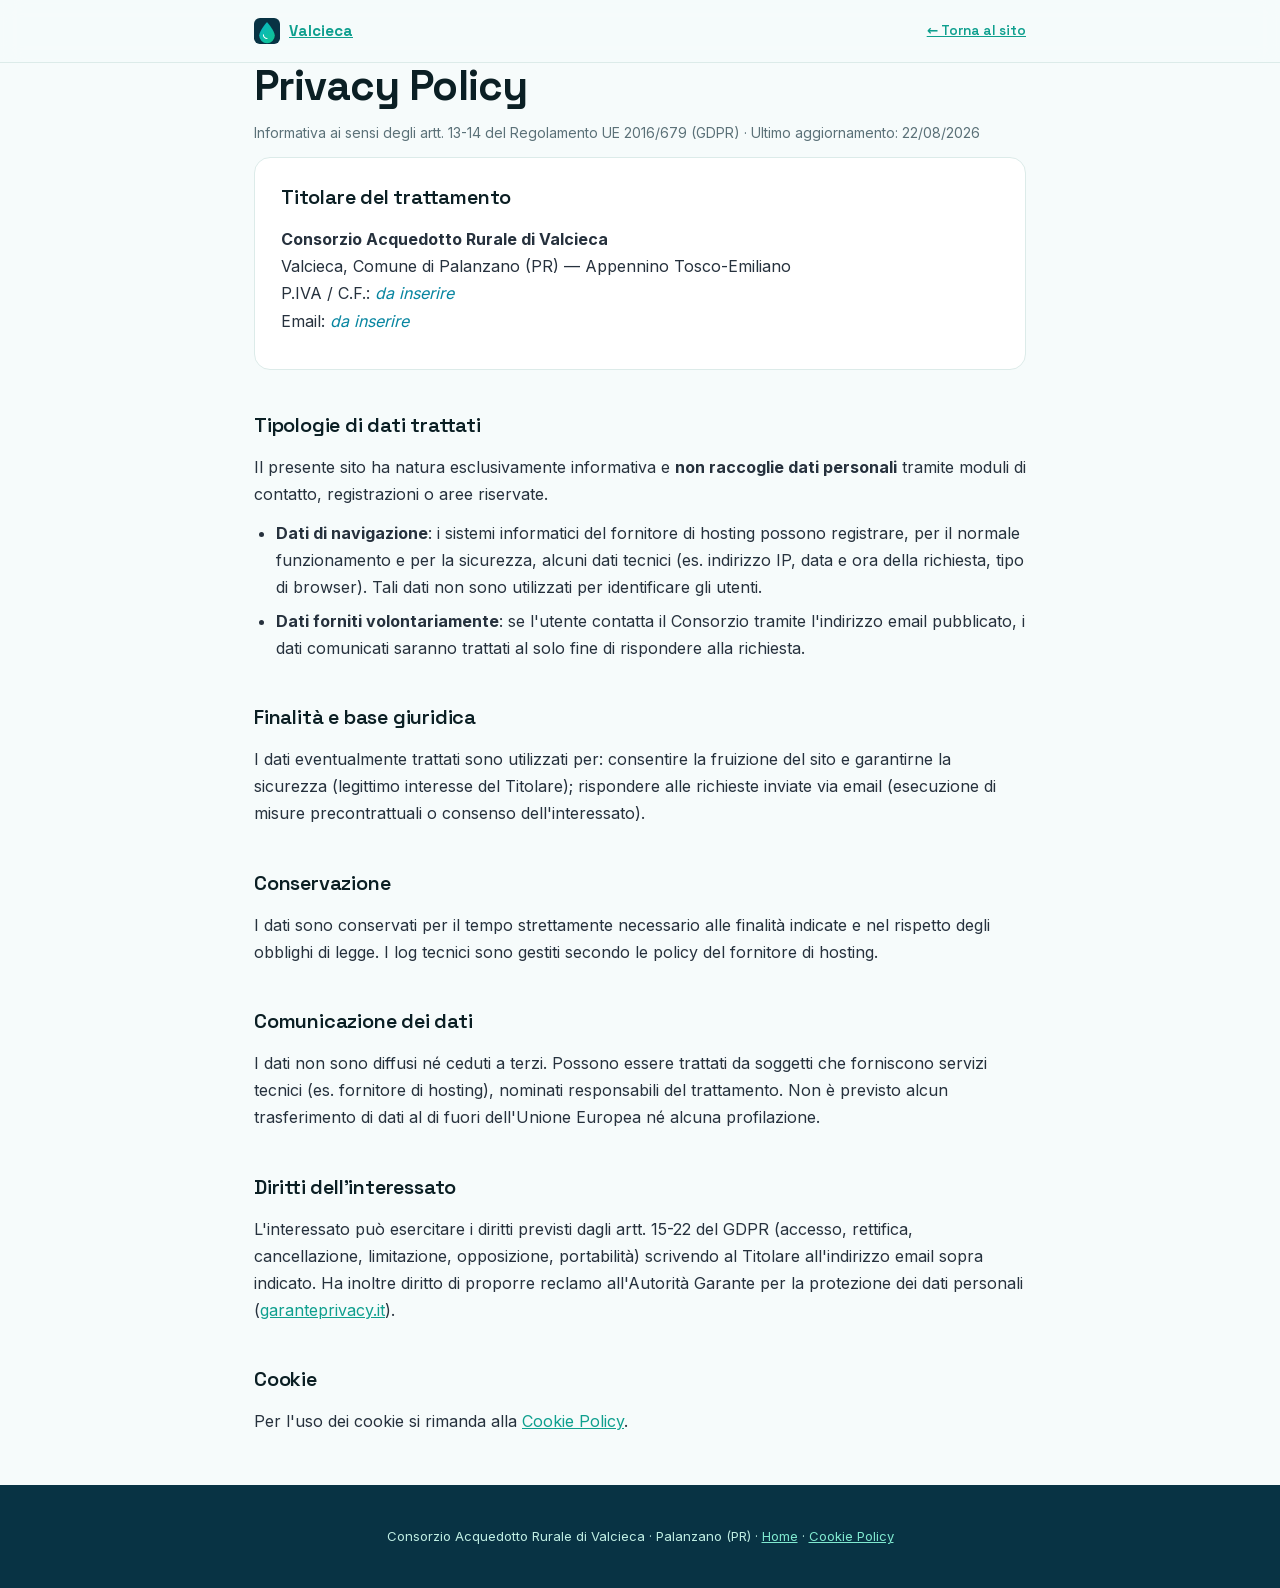
==== privacy.html @ 703bdaa6 "Sito Consorzio Acquedotto Rurale di Valcieca Co-Authored-By: Claude Opus 4.8 (1M context) <noreply@a" ====
<!DOCTYPE html>
<html lang="it">
<head>
<meta charset="utf-8">
<meta name="viewport" content="width=device-width, initial-scale=1">
<title>Privacy Policy — Consorzio Acquedotto Rurale di Valcieca</title>
<meta name="description" content="Informativa sul trattamento dei dati personali del Consorzio Acquedotto Rurale di Valcieca ai sensi del Reg. UE 2016/679 (GDPR).">
<meta name="robots" content="noindex,follow">
<link rel="icon" href="favicon.svg" type="image/svg+xml">
<link rel="stylesheet" href="assets/fonts.css">
<style>
:root{--bg:#f6fbfb;--card:#fff;--ink:#0b1f24;--muted:#5b7178;--line:#dcebe9;--teal:#0e9f8e;--deep:#083344;
 --disp:"Space Grotesk",system-ui,sans-serif;--body:"Inter",system-ui,sans-serif;--grad-ink:linear-gradient(120deg,#0e9f8e,#06b6c9)}
*{margin:0;padding:0;box-sizing:border-box}
body{font-family:var(--body);color:var(--ink);background:var(--bg);line-height:1.7}
.wrap{max-width:820px;margin:0 auto;padding:0 24px}
.top{position:sticky;top:0;background:rgba(246,251,251,.9);backdrop-filter:blur(10px);border-bottom:1px solid var(--line)}
.top .wrap{display:flex;align-items:center;justify-content:space-between;height:62px}
.logo{display:flex;align-items:center;gap:9px;font-family:var(--disp);font-weight:700;font-size:15px}
.logo img{width:26px;height:26px}
.back{font-family:var(--disp);font-weight:600;font-size:13.5px;color:var(--teal)}
main{padding:56px 0 40px}
h1{font-family:var(--disp);font-weight:700;font-size:clamp(30px,5vw,42px);letter-spacing:-.02em;line-height:1.1}
.upd{color:var(--muted);font-size:14px;margin-top:12px}
h2{font-family:var(--disp);font-weight:600;font-size:20px;letter-spacing:-.01em;margin:38px 0 12px}
p{margin-bottom:12px;color:#26313d}
ul{margin:0 0 12px 22px;color:#26313d} li{margin-bottom:6px}
.todo{color:#0785a0;font-style:italic}
.box{background:var(--card);border:1px solid var(--line);border-radius:16px;padding:22px 26px;margin-top:8px}
a{color:var(--teal)}
footer{background:var(--deep);color:#bfeee3;padding:40px 0;text-align:center;margin-top:50px;font-size:13px}
footer a{color:#7fe9cf}
</style>
</head>
<body>
<header class="top"><div class="wrap">
 <a class="logo" href="index.html"><img src="favicon.svg" alt="">Valcieca</a>
 <a class="back" href="index.html">← Torna al sito</a>
</div></header>
<main class="wrap">
 <h1>Privacy Policy</h1>
 <p class="upd">Informativa ai sensi degli artt. 13-14 del Regolamento UE 2016/679 (GDPR) · Ultimo aggiornamento: 22/08/2026</p>

 <div class="box">
  <h2 style="margin-top:0">Titolare del trattamento</h2>
  <p><strong>Consorzio Acquedotto Rurale di Valcieca</strong><br>
  Valcieca, Comune di Palanzano (PR) — Appennino Tosco-Emiliano<br>
  P.IVA / C.F.: <span class="todo">da inserire</span><br>
  Email: <span class="todo">da inserire</span></p>
 </div>

 <h2>Tipologie di dati trattati</h2>
 <p>Il presente sito ha natura esclusivamente informativa e <strong>non raccoglie dati personali</strong> tramite moduli di contatto, registrazioni o aree riservate.</p>
 <ul>
  <li><strong>Dati di navigazione</strong>: i sistemi informatici del fornitore di hosting possono registrare, per il normale funzionamento e per la sicurezza, alcuni dati tecnici (es. indirizzo IP, data e ora della richiesta, tipo di browser). Tali dati non sono utilizzati per identificare gli utenti.</li>
  <li><strong>Dati forniti volontariamente</strong>: se l'utente contatta il Consorzio tramite l'indirizzo email pubblicato, i dati comunicati saranno trattati al solo fine di rispondere alla richiesta.</li>
 </ul>

 <h2>Finalità e base giuridica</h2>
 <p>I dati eventualmente trattati sono utilizzati per: consentire la fruizione del sito e garantirne la sicurezza (legittimo interesse del Titolare); rispondere alle richieste inviate via email (esecuzione di misure precontrattuali o consenso dell'interessato).</p>

 <h2>Conservazione</h2>
 <p>I dati sono conservati per il tempo strettamente necessario alle finalità indicate e nel rispetto degli obblighi di legge. I log tecnici sono gestiti secondo le policy del fornitore di hosting.</p>

 <h2>Comunicazione dei dati</h2>
 <p>I dati non sono diffusi né ceduti a terzi. Possono essere trattati da soggetti che forniscono servizi tecnici (es. fornitore di hosting), nominati responsabili del trattamento. Non è previsto alcun trasferimento di dati al di fuori dell'Unione Europea né alcuna profilazione.</p>

 <h2>Diritti dell'interessato</h2>
 <p>L'interessato può esercitare i diritti previsti dagli artt. 15-22 del GDPR (accesso, rettifica, cancellazione, limitazione, opposizione, portabilità) scrivendo al Titolare all'indirizzo email sopra indicato. Ha inoltre diritto di proporre reclamo all'Autorità Garante per la protezione dei dati personali (<a href="https://www.garanteprivacy.it" target="_blank" rel="noopener">garanteprivacy.it</a>).</p>

 <h2>Cookie</h2>
 <p>Per l'uso dei cookie si rimanda alla <a href="cookie.html">Cookie Policy</a>.</p>
</main>
<footer><div class="wrap">Consorzio Acquedotto Rurale di Valcieca · Palanzano (PR) · <a href="index.html">Home</a> · <a href="cookie.html">Cookie Policy</a></div></footer>
</body>
</html>
---- assets/fonts.css ----
@font-face{font-family:'Space Grotesk';font-style:normal;font-weight:400;font-display:swap;src:url('fonts/space-grotesk-400-normal.woff2') format('woff2');unicode-range:U+0000-00FF,U+0131,U+0152-0153,U+02BB-02BC,U+02C6,U+02DA,U+02DC,U+0304,U+0308,U+0329,U+2000-206F,U+2074,U+20AC,U+2122,U+2191,U+2193,U+2212,U+2215,U+FEFF,U+FFFD;}
@font-face{font-family:'Space Grotesk';font-style:normal;font-weight:500;font-display:swap;src:url('fonts/space-grotesk-500-normal.woff2') format('woff2');unicode-range:U+0000-00FF,U+0131,U+0152-0153,U+02BB-02BC,U+02C6,U+02DA,U+02DC,U+0304,U+0308,U+0329,U+2000-206F,U+2074,U+20AC,U+2122,U+2191,U+2193,U+2212,U+2215,U+FEFF,U+FFFD;}
@font-face{font-family:'Space Grotesk';font-style:normal;font-weight:600;font-display:swap;src:url('fonts/space-grotesk-600-normal.woff2') format('woff2');unicode-range:U+0000-00FF,U+0131,U+0152-0153,U+02BB-02BC,U+02C6,U+02DA,U+02DC,U+0304,U+0308,U+0329,U+2000-206F,U+2074,U+20AC,U+2122,U+2191,U+2193,U+2212,U+2215,U+FEFF,U+FFFD;}
@font-face{font-family:'Space Grotesk';font-style:normal;font-weight:700;font-display:swap;src:url('fonts/space-grotesk-700-normal.woff2') format('woff2');unicode-range:U+0000-00FF,U+0131,U+0152-0153,U+02BB-02BC,U+02C6,U+02DA,U+02DC,U+0304,U+0308,U+0329,U+2000-206F,U+2074,U+20AC,U+2122,U+2191,U+2193,U+2212,U+2215,U+FEFF,U+FFFD;}
@font-face{font-family:'Inter';font-style:normal;font-weight:400;font-display:swap;src:url('fonts/inter-400-normal.woff2') format('woff2');unicode-range:U+0000-00FF,U+0131,U+0152-0153,U+02BB-02BC,U+02C6,U+02DA,U+02DC,U+0304,U+0308,U+0329,U+2000-206F,U+2074,U+20AC,U+2122,U+2191,U+2193,U+2212,U+2215,U+FEFF,U+FFFD;}
@font-face{font-family:'Inter';font-style:normal;font-weight:500;font-display:swap;src:url('fonts/inter-500-normal.woff2') format('woff2');unicode-range:U+0000-00FF,U+0131,U+0152-0153,U+02BB-02BC,U+02C6,U+02DA,U+02DC,U+0304,U+0308,U+0329,U+2000-206F,U+2074,U+20AC,U+2122,U+2191,U+2193,U+2212,U+2215,U+FEFF,U+FFFD;}
@font-face{font-family:'Inter';font-style:normal;font-weight:600;font-display:swap;src:url('fonts/inter-600-normal.woff2') format('woff2');unicode-range:U+0000-00FF,U+0131,U+0152-0153,U+02BB-02BC,U+02C6,U+02DA,U+02DC,U+0304,U+0308,U+0329,U+2000-206F,U+2074,U+20AC,U+2122,U+2191,U+2193,U+2212,U+2215,U+FEFF,U+FFFD;}
@font-face{font-family:'Inter';font-style:normal;font-weight:700;font-display:swap;src:url('fonts/inter-700-normal.woff2') format('woff2');unicode-range:U+0000-00FF,U+0131,U+0152-0153,U+02BB-02BC,U+02C6,U+02DA,U+02DC,U+0304,U+0308,U+0329,U+2000-206F,U+2074,U+20AC,U+2122,U+2191,U+2193,U+2212,U+2215,U+FEFF,U+FFFD;}
@font-face{font-family:'Instrument Serif';font-style:italic;font-weight:400;font-display:swap;src:url('fonts/instrument-serif-400-italic.woff2') format('woff2');unicode-range:U+0000-00FF,U+0131,U+0152-0153,U+02BB-02BC,U+02C6,U+02DA,U+02DC,U+0304,U+0308,U+0329,U+2000-206F,U+2074,U+20AC,U+2122,U+2191,U+2193,U+2212,U+2215,U+FEFF,U+FFFD;}
@font-face{font-family:'Instrument Serif';font-style:normal;font-weight:400;font-display:swap;src:url('fonts/instrument-serif-400-normal.woff2') format('woff2');unicode-range:U+0000-00FF,U+0131,U+0152-0153,U+02BB-02BC,U+02C6,U+02DA,U+02DC,U+0304,U+0308,U+0329,U+2000-206F,U+2074,U+20AC,U+2122,U+2191,U+2193,U+2212,U+2215,U+FEFF,U+FFFD;}
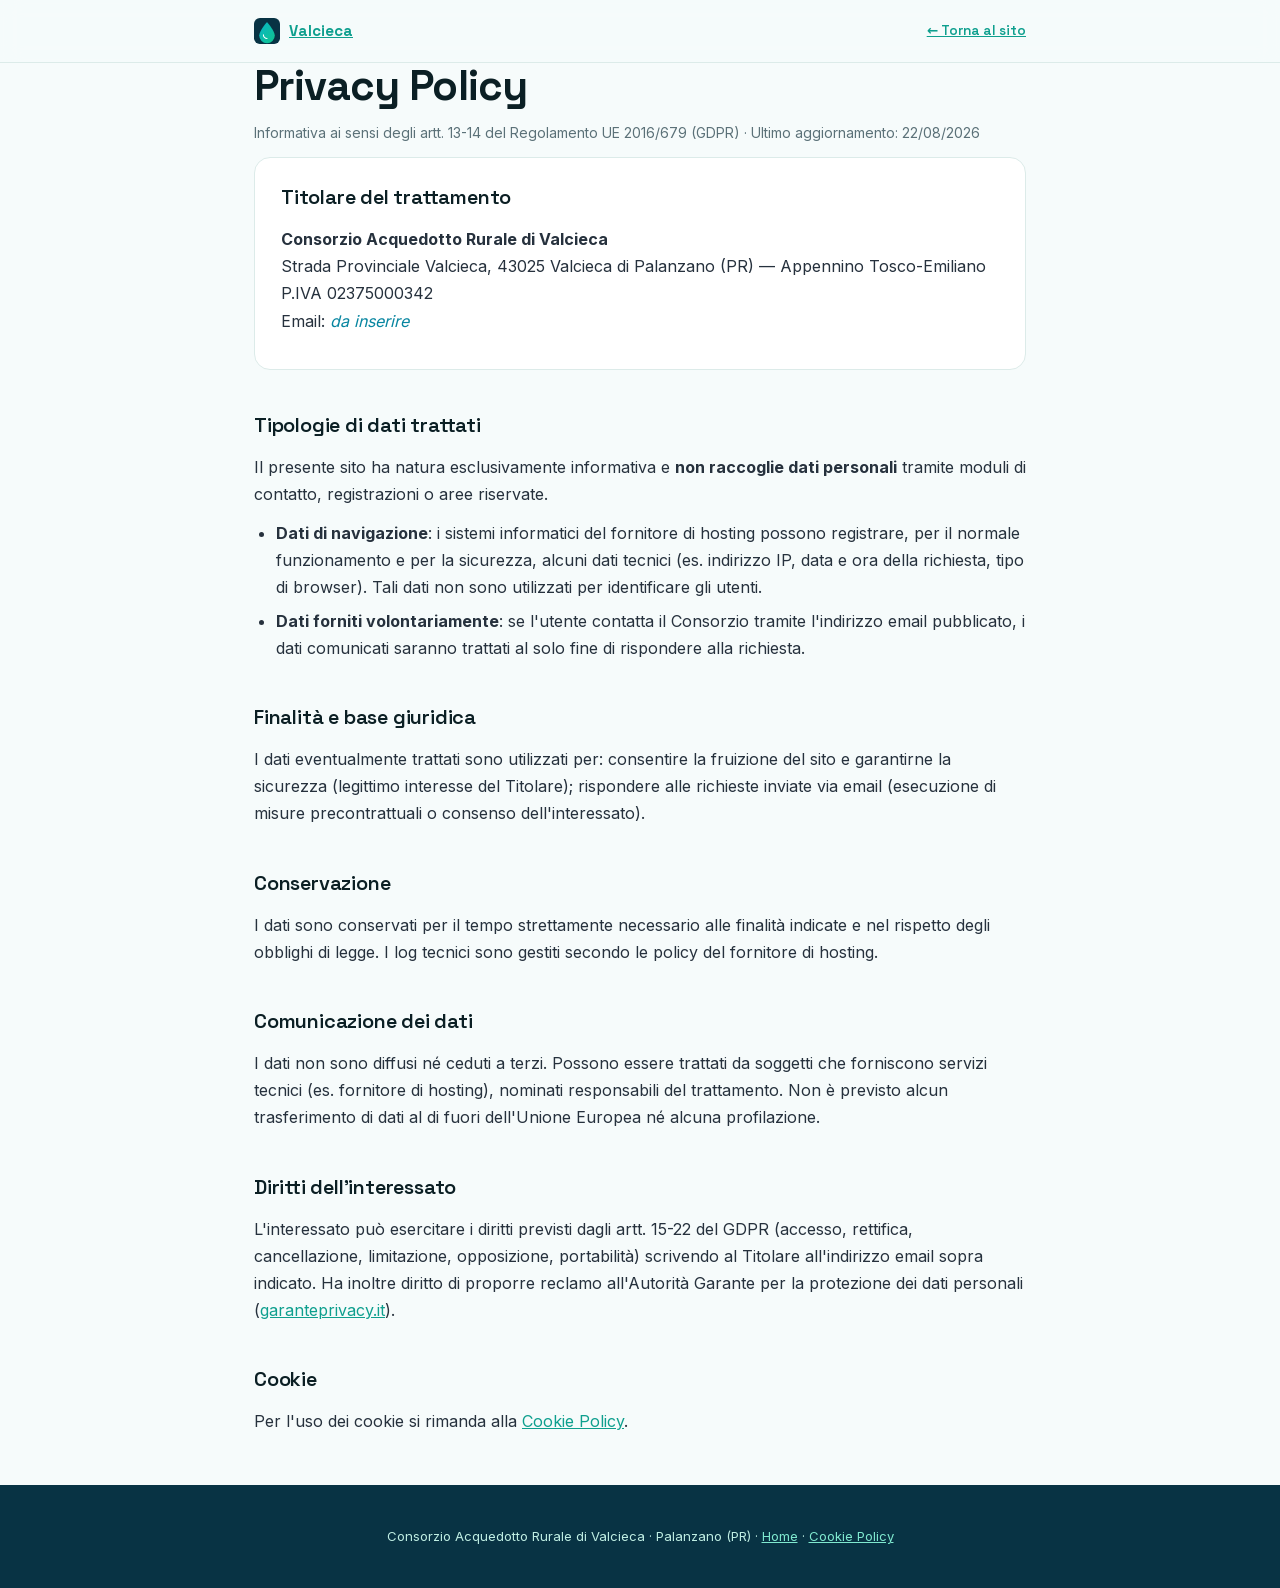
==== commit 9cca8296: "Inserisci P.IVA e indirizzo sede del Consorzio Co-Authored-By: Claude Opus 4.8 (1M context) <noreply" ====
--- a/privacy.html
+++ b/privacy.html
@@ -44,8 +44,8 @@
  <div class="box">
   <h2 style="margin-top:0">Titolare del trattamento</h2>
   <p><strong>Consorzio Acquedotto Rurale di Valcieca</strong><br>
-  Valcieca, Comune di Palanzano (PR) — Appennino Tosco-Emiliano<br>
-  P.IVA / C.F.: <span class="todo">da inserire</span><br>
+  Strada Provinciale Valcieca, 43025 Valcieca di Palanzano (PR) — Appennino Tosco-Emiliano<br>
+  P.IVA 02375000342<br>
   Email: <span class="todo">da inserire</span></p>
  </div>
 
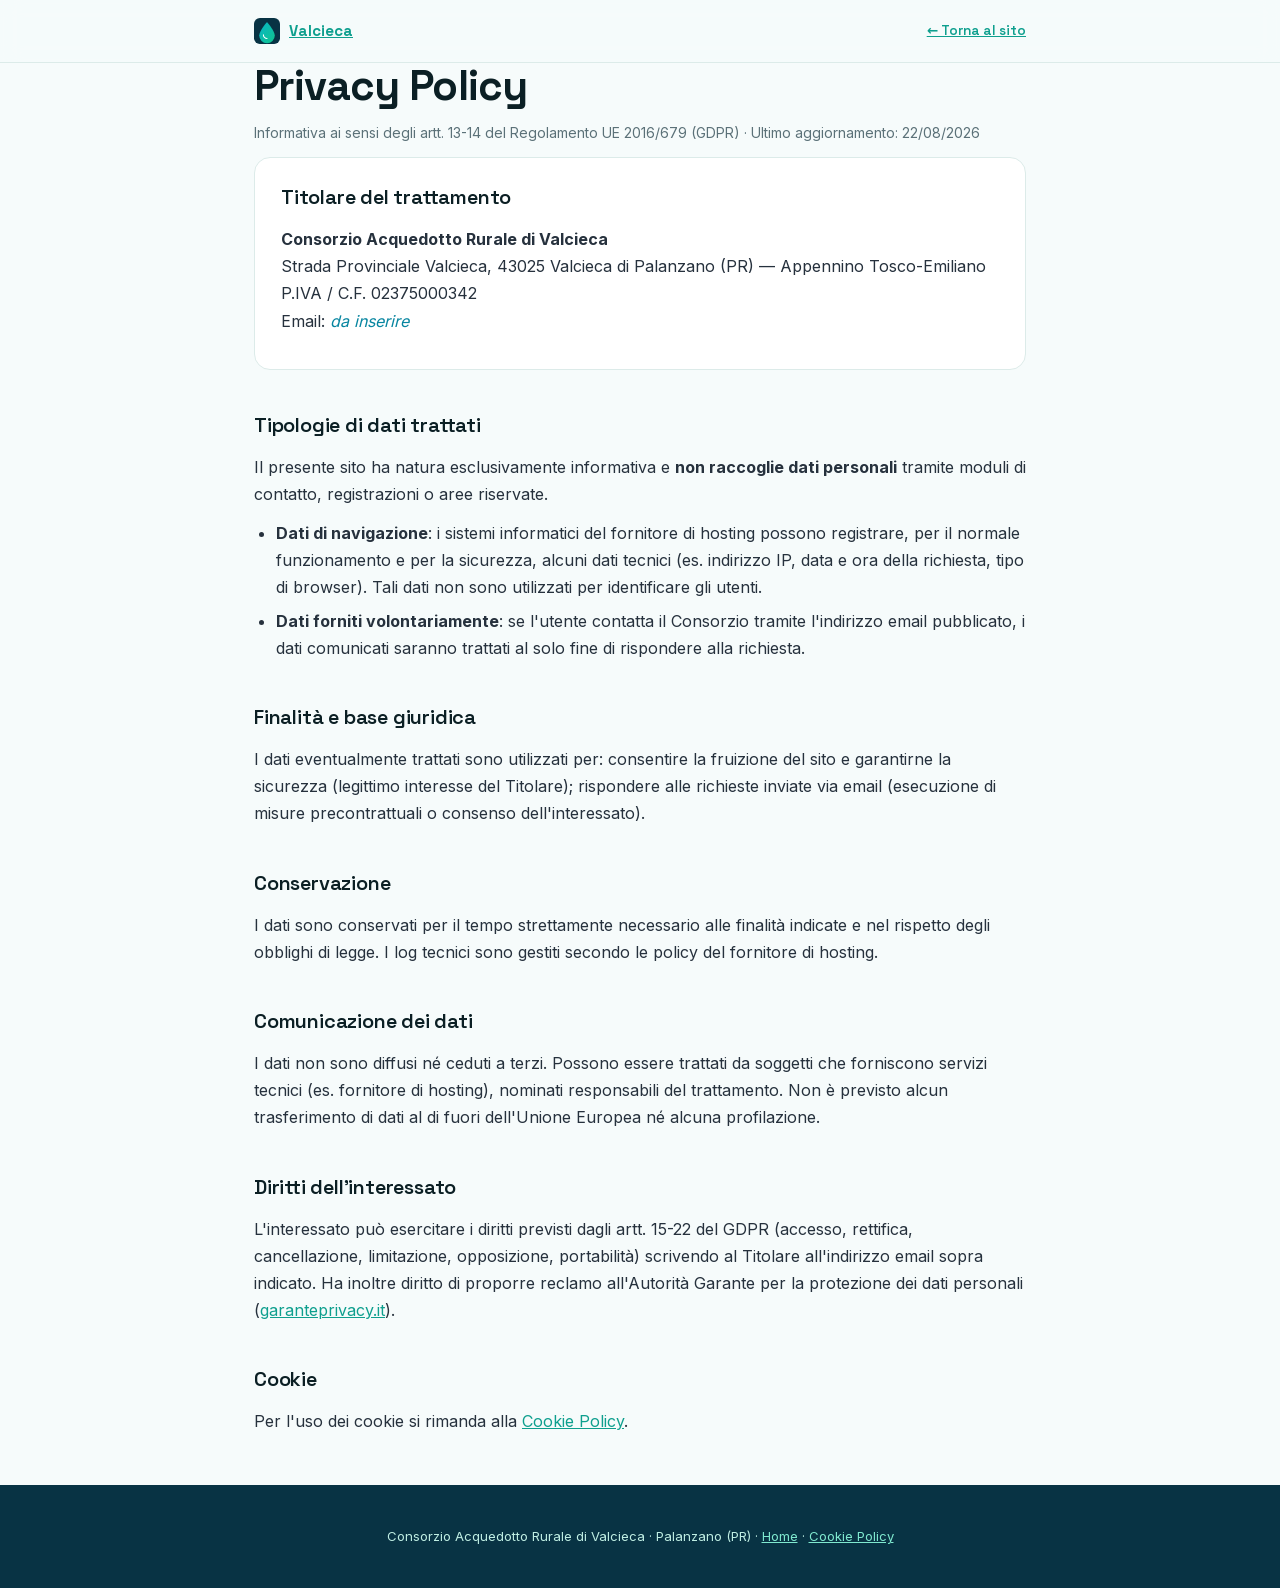
==== commit 14e34711: "Aggiungi C.F. accanto alla P.IVA Co-Authored-By: Claude Opus 4.8 (1M context) <noreply@anthropic.com" ====
--- a/privacy.html
+++ b/privacy.html
@@ -45,7 +45,7 @@
   <h2 style="margin-top:0">Titolare del trattamento</h2>
   <p><strong>Consorzio Acquedotto Rurale di Valcieca</strong><br>
   Strada Provinciale Valcieca, 43025 Valcieca di Palanzano (PR) — Appennino Tosco-Emiliano<br>
-  P.IVA 02375000342<br>
+  P.IVA / C.F. 02375000342<br>
   Email: <span class="todo">da inserire</span></p>
  </div>
 
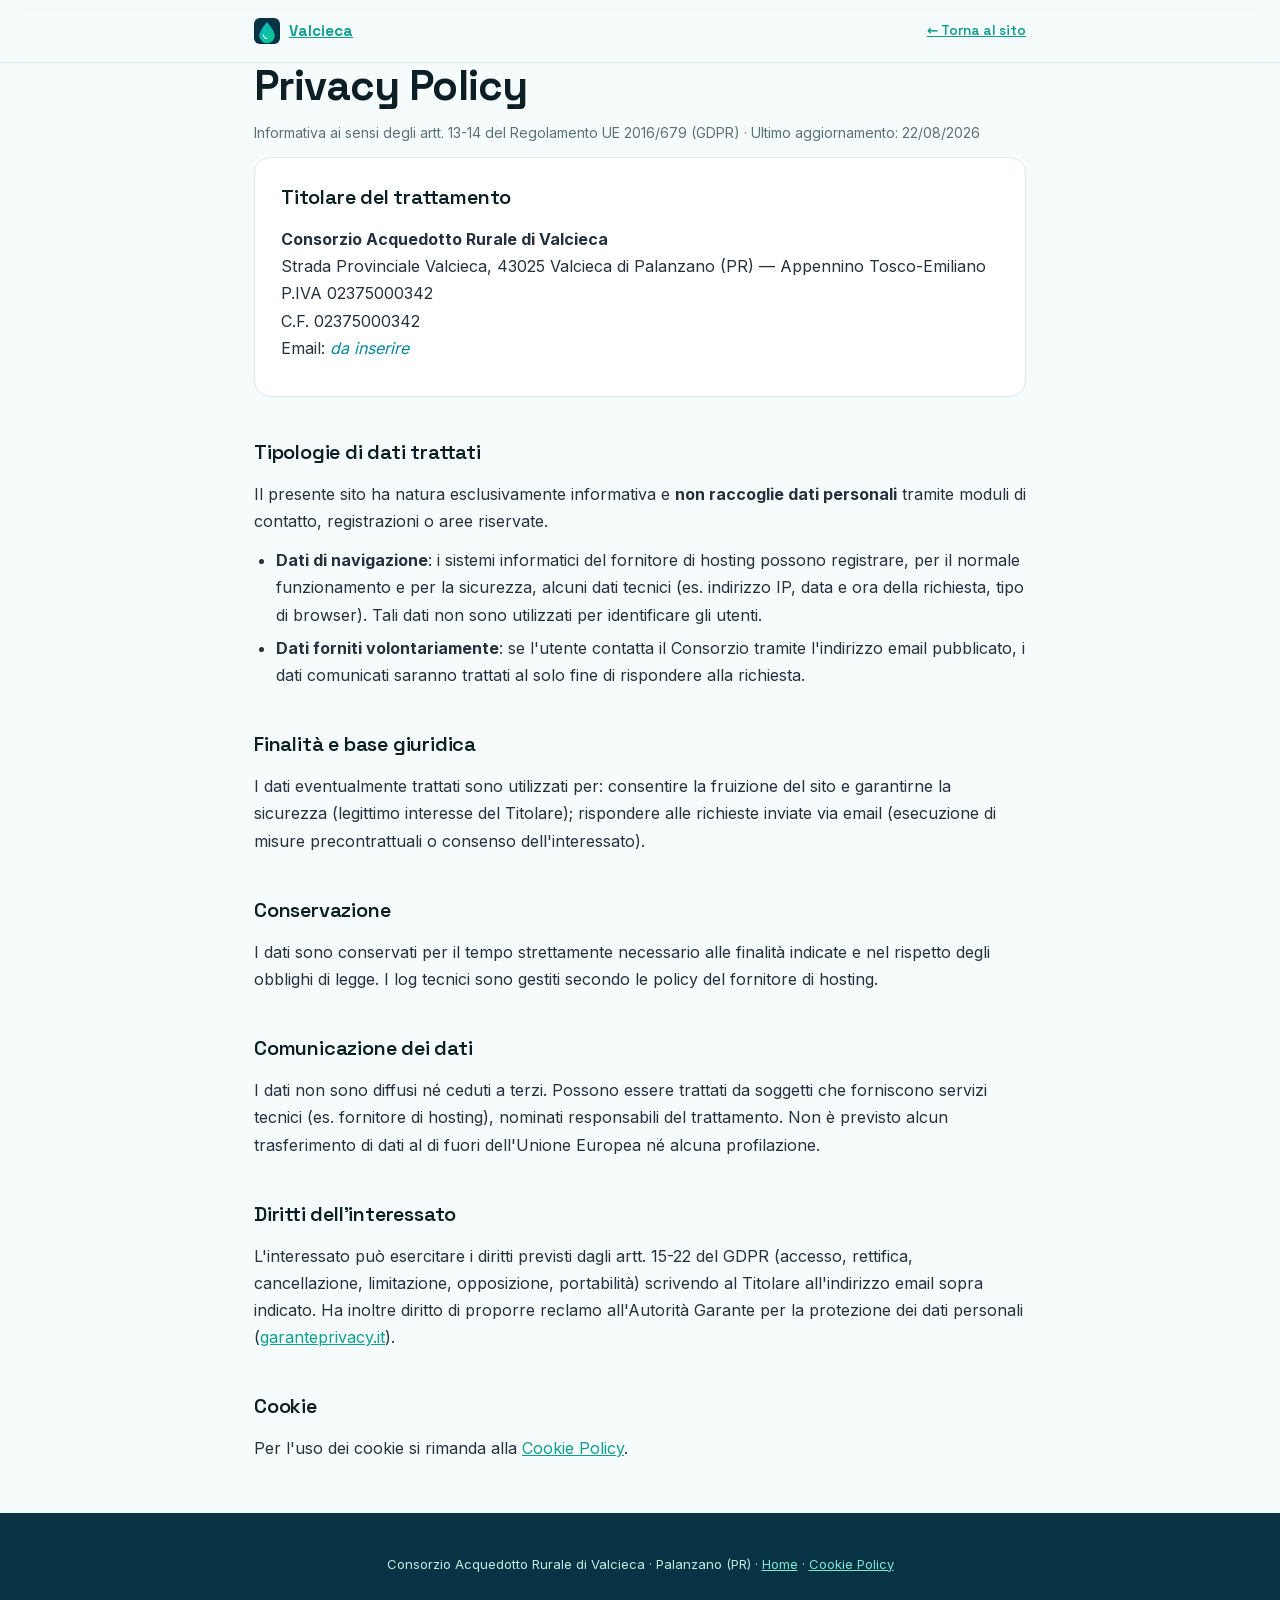
==== commit 5fa035b6: "Separa P.IVA e C.F. su due righe Co-Authored-By: Claude Opus 4.8 (1M context) <noreply@anthropic.com" ====
--- a/privacy.html
+++ b/privacy.html
@@ -45,7 +45,8 @@
   <h2 style="margin-top:0">Titolare del trattamento</h2>
   <p><strong>Consorzio Acquedotto Rurale di Valcieca</strong><br>
   Strada Provinciale Valcieca, 43025 Valcieca di Palanzano (PR) — Appennino Tosco-Emiliano<br>
-  P.IVA / C.F. 02375000342<br>
+  P.IVA 02375000342<br>
+  C.F. 02375000342<br>
   Email: <span class="todo">da inserire</span></p>
  </div>
 
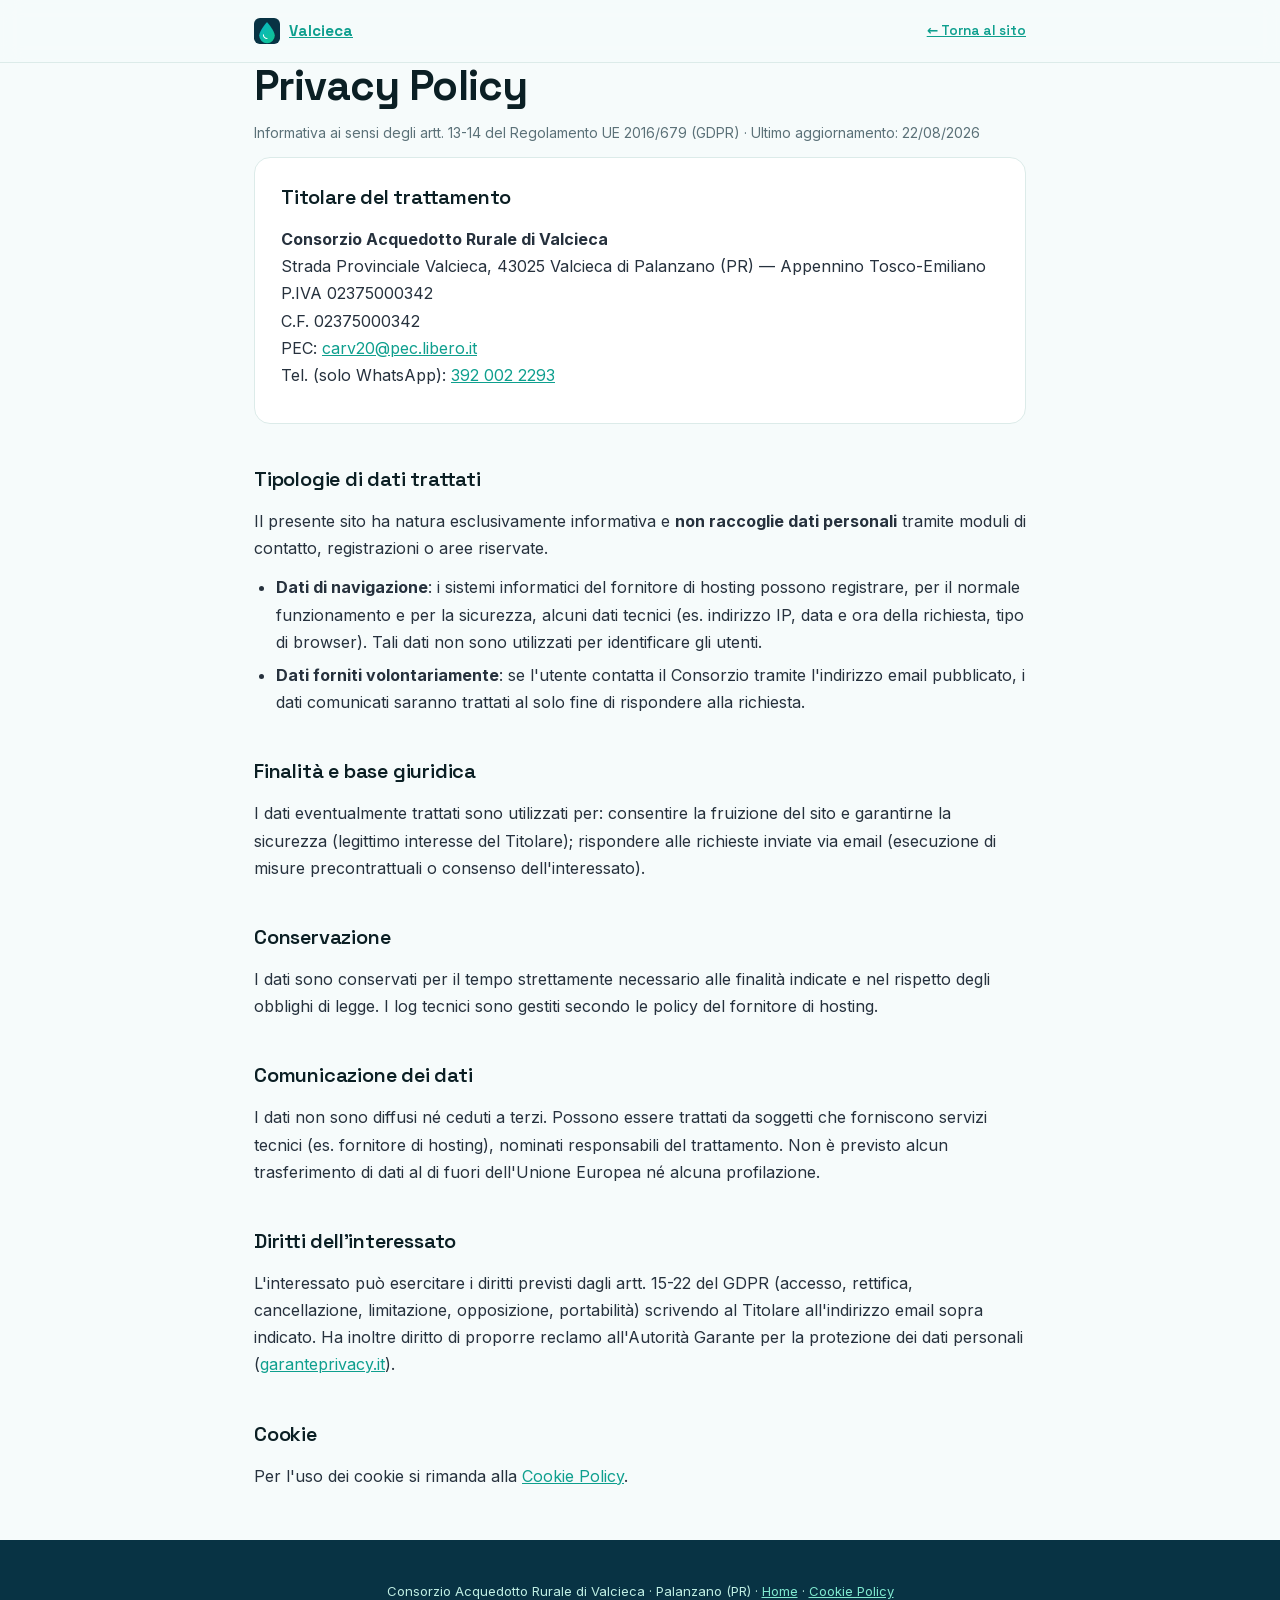
==== commit bb8c3b74: "Aggiungi PEC e telefono WhatsApp ai recapiti Co-Authored-By: Claude Opus 4.8 (1M context) <noreply@a" ====
--- a/privacy.html
+++ b/privacy.html
@@ -47,7 +47,8 @@
   Strada Provinciale Valcieca, 43025 Valcieca di Palanzano (PR) — Appennino Tosco-Emiliano<br>
   P.IVA 02375000342<br>
   C.F. 02375000342<br>
-  Email: <span class="todo">da inserire</span></p>
+  PEC: <a href="mailto:carv20@pec.libero.it">carv20@pec.libero.it</a><br>
+  Tel. (solo WhatsApp): <a href="https://wa.me/393920022293">392 002 2293</a></p>
  </div>
 
  <h2>Tipologie di dati trattati</h2>
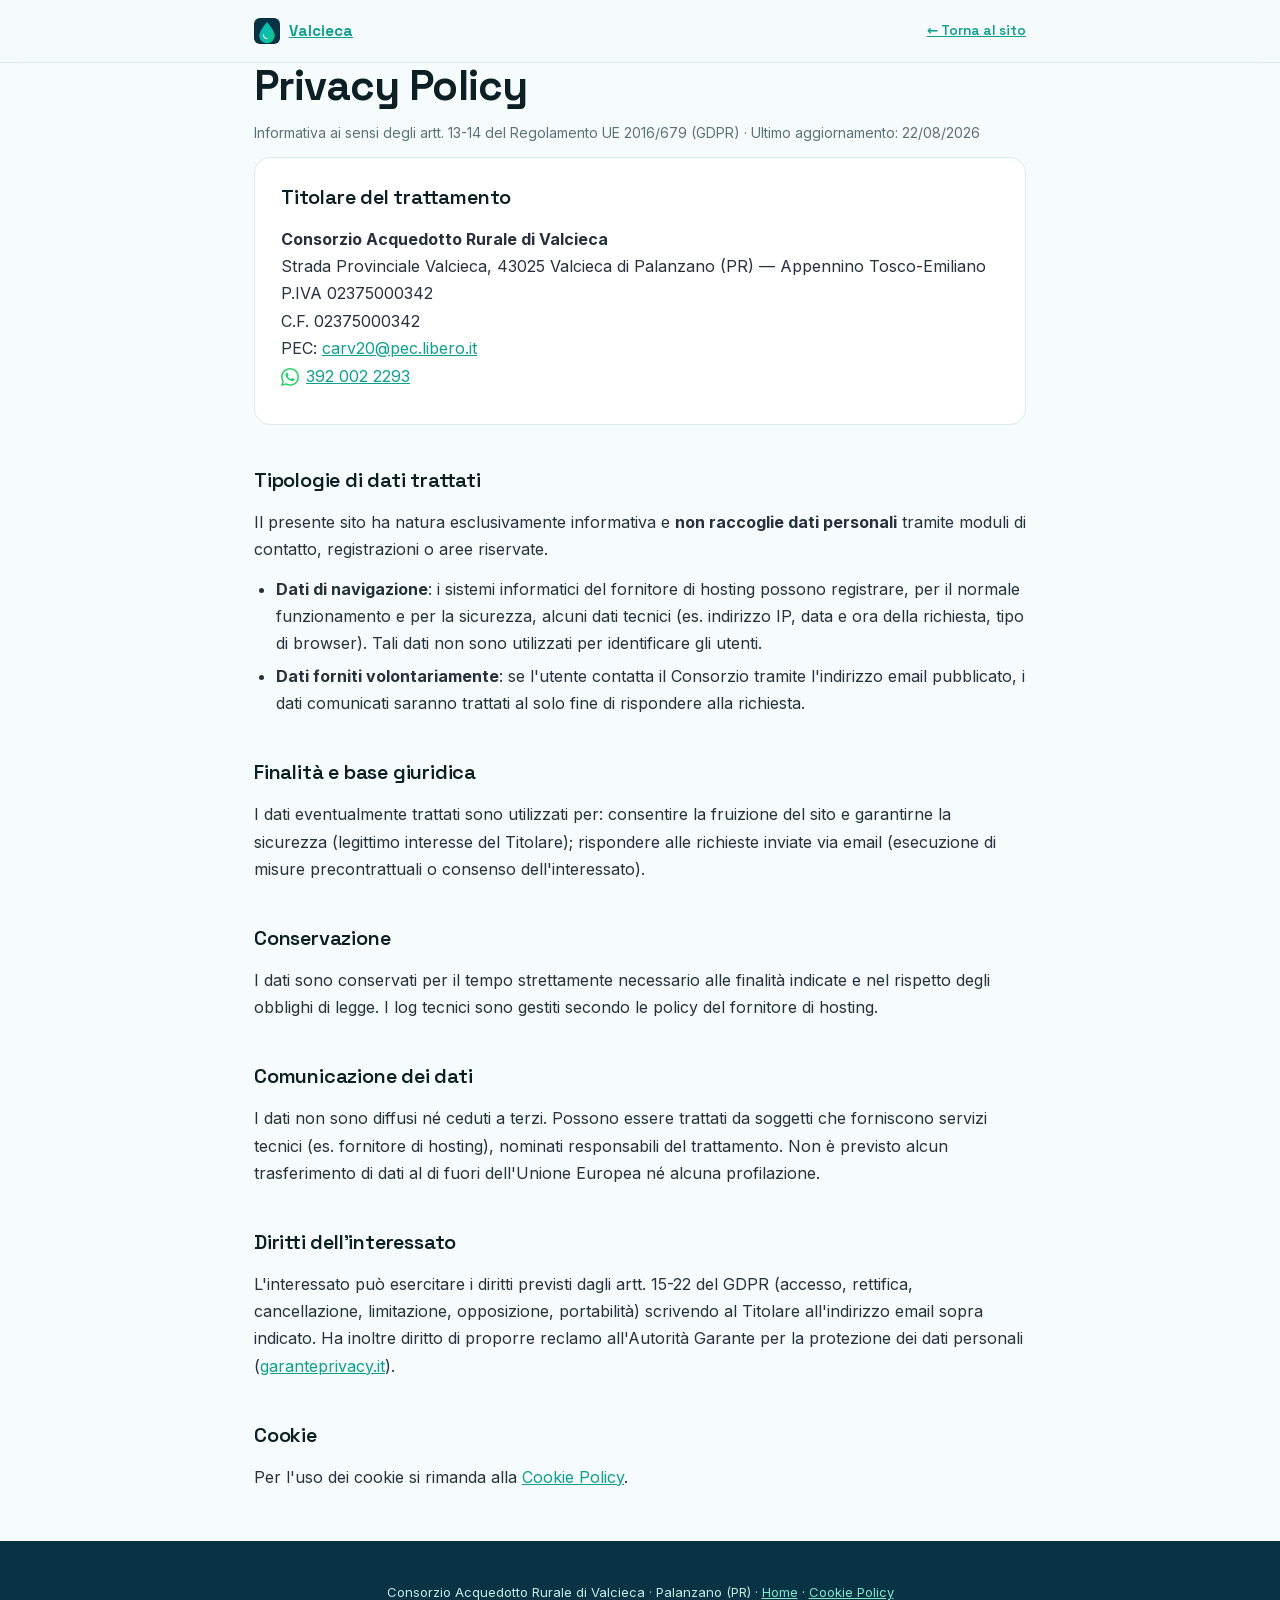
==== commit 879b23e8: "Sostituisci Tel con icona WhatsApp cliccabile Co-Authored-By: Claude Opus 4.8 (1M context) <noreply@" ====
--- a/privacy.html
+++ b/privacy.html
@@ -48,7 +48,7 @@
   P.IVA 02375000342<br>
   C.F. 02375000342<br>
   PEC: <a href="mailto:carv20@pec.libero.it">carv20@pec.libero.it</a><br>
-  Tel. (solo WhatsApp): <a href="https://wa.me/393920022293">392 002 2293</a></p>
+  <a href="https://wa.me/393920022293" style="display:inline-flex;align-items:center;gap:7px;vertical-align:middle"><svg viewBox="0 0 24 24" width="18" height="18" fill="#25D366" aria-hidden="true" style="flex:none"><path d="M17.472 14.382c-.297-.149-1.758-.867-2.03-.967-.273-.099-.471-.148-.67.15-.197.297-.767.966-.94 1.164-.173.199-.347.223-.644.075-.297-.15-1.255-.463-2.39-1.475-.883-.788-1.48-1.761-1.653-2.059-.173-.297-.018-.458.13-.606.134-.133.298-.347.446-.52.149-.174.198-.298.298-.497.099-.198.05-.371-.025-.52-.075-.149-.669-1.612-.916-2.207-.242-.579-.487-.5-.669-.51-.173-.008-.371-.01-.57-.01-.198 0-.52.074-.792.372-.272.297-1.04 1.016-1.04 2.479 0 1.462 1.065 2.875 1.213 3.074.149.198 2.096 3.2 5.077 4.487.71.306 1.263.489 1.694.625.712.227 1.36.195 1.872.118.571-.085 1.758-.719 2.006-1.413.248-.694.248-1.289.173-1.413-.074-.124-.272-.198-.57-.347m-5.421 7.403h-.004a9.87 9.87 0 01-5.031-1.378l-.361-.214-3.741.982.998-3.648-.235-.374a9.86 9.86 0 01-1.51-5.26c.001-5.45 4.436-9.884 9.888-9.884 2.64 0 5.122 1.03 6.988 2.898a9.825 9.825 0 012.893 6.994c-.003 5.45-4.437 9.885-9.885 9.885M20.52 3.449C18.24 1.245 15.24 0 12.045 0 5.463 0 .104 5.334.101 11.892c0 2.096.549 4.14 1.595 5.945L0 24l6.335-1.652a12.062 12.062 0 005.71 1.447h.006c6.585 0 11.946-5.335 11.949-11.892a11.821 11.821 0 00-3.481-8.454"/></svg>392 002 2293</a></p>
  </div>
 
  <h2>Tipologie di dati trattati</h2>
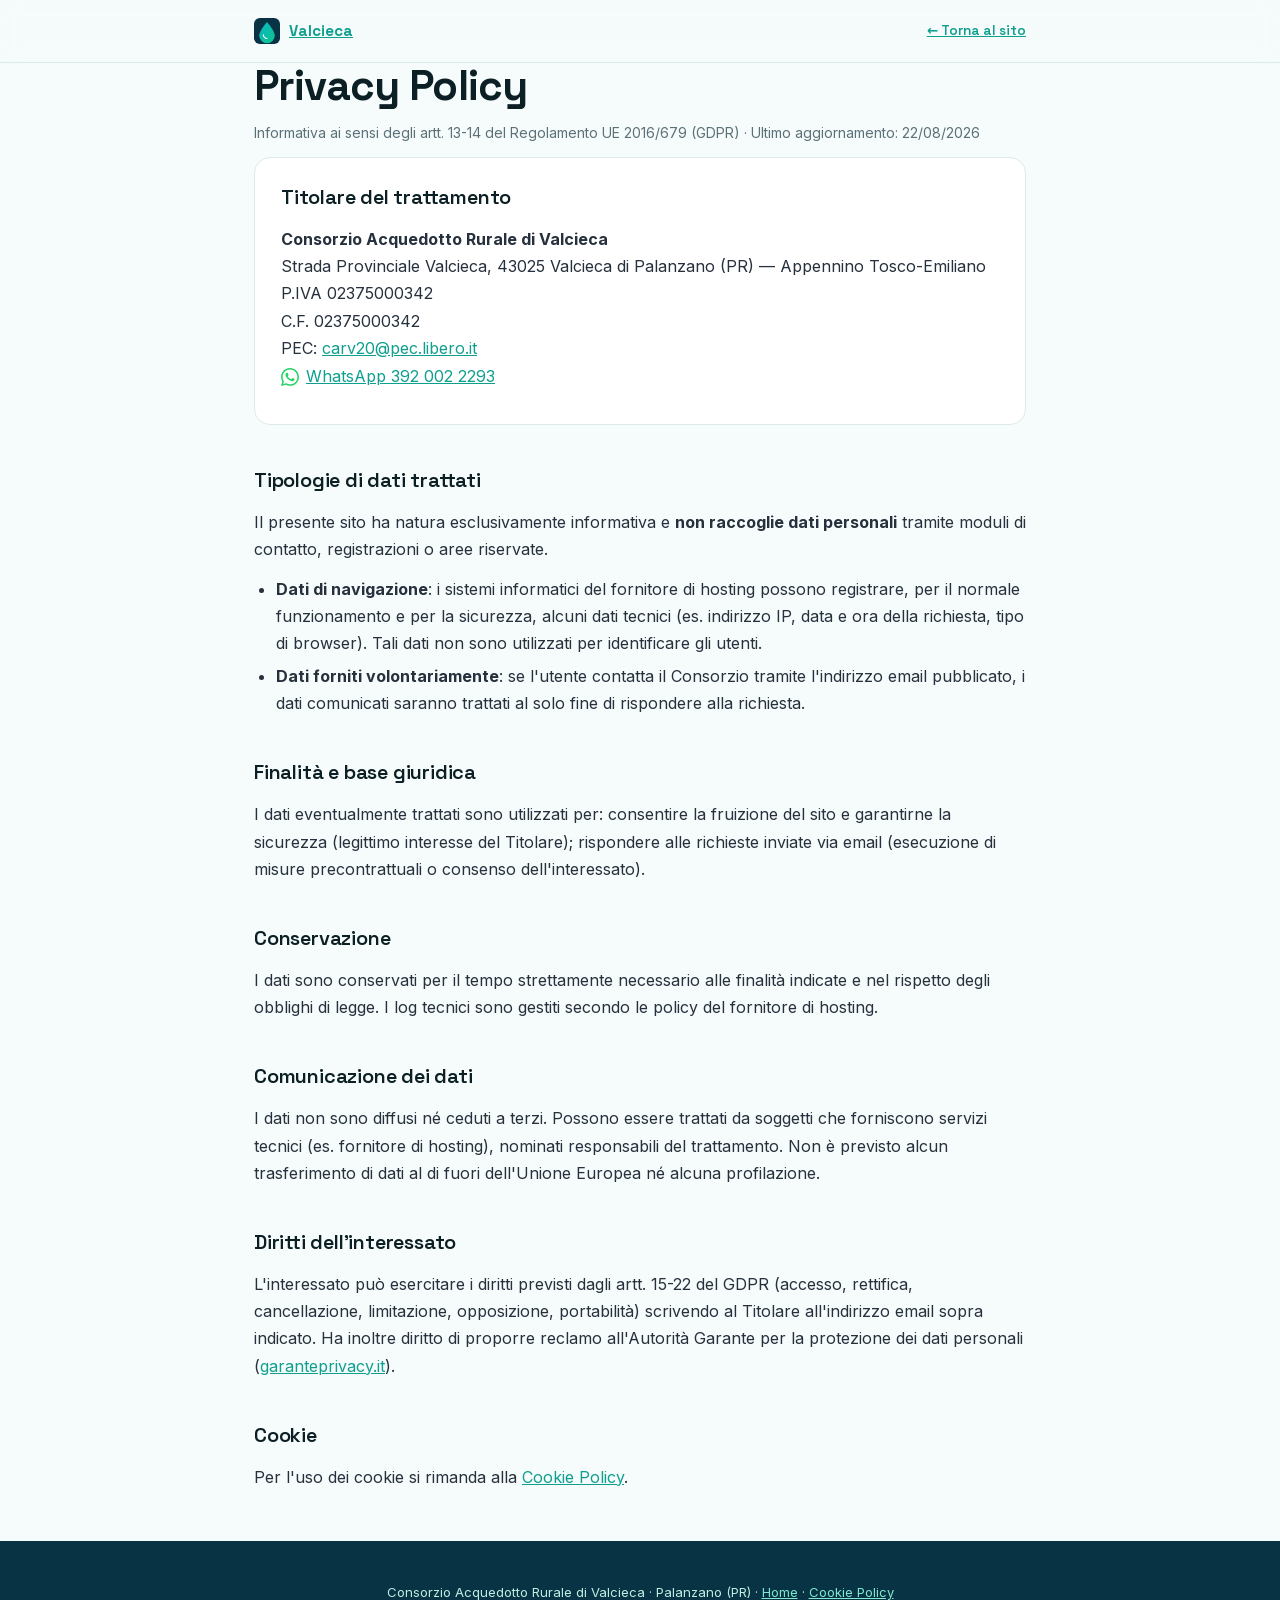
==== commit 68994be3: "Affianca la parola WhatsApp all'icona Co-Authored-By: Claude Opus 4.8 (1M context) <noreply@anthropi" ====
--- a/privacy.html
+++ b/privacy.html
@@ -48,7 +48,7 @@
   P.IVA 02375000342<br>
   C.F. 02375000342<br>
   PEC: <a href="mailto:carv20@pec.libero.it">carv20@pec.libero.it</a><br>
-  <a href="https://wa.me/393920022293" style="display:inline-flex;align-items:center;gap:7px;vertical-align:middle"><svg viewBox="0 0 24 24" width="18" height="18" fill="#25D366" aria-hidden="true" style="flex:none"><path d="M17.472 14.382c-.297-.149-1.758-.867-2.03-.967-.273-.099-.471-.148-.67.15-.197.297-.767.966-.94 1.164-.173.199-.347.223-.644.075-.297-.15-1.255-.463-2.39-1.475-.883-.788-1.48-1.761-1.653-2.059-.173-.297-.018-.458.13-.606.134-.133.298-.347.446-.52.149-.174.198-.298.298-.497.099-.198.05-.371-.025-.52-.075-.149-.669-1.612-.916-2.207-.242-.579-.487-.5-.669-.51-.173-.008-.371-.01-.57-.01-.198 0-.52.074-.792.372-.272.297-1.04 1.016-1.04 2.479 0 1.462 1.065 2.875 1.213 3.074.149.198 2.096 3.2 5.077 4.487.71.306 1.263.489 1.694.625.712.227 1.36.195 1.872.118.571-.085 1.758-.719 2.006-1.413.248-.694.248-1.289.173-1.413-.074-.124-.272-.198-.57-.347m-5.421 7.403h-.004a9.87 9.87 0 01-5.031-1.378l-.361-.214-3.741.982.998-3.648-.235-.374a9.86 9.86 0 01-1.51-5.26c.001-5.45 4.436-9.884 9.888-9.884 2.64 0 5.122 1.03 6.988 2.898a9.825 9.825 0 012.893 6.994c-.003 5.45-4.437 9.885-9.885 9.885M20.52 3.449C18.24 1.245 15.24 0 12.045 0 5.463 0 .104 5.334.101 11.892c0 2.096.549 4.14 1.595 5.945L0 24l6.335-1.652a12.062 12.062 0 005.71 1.447h.006c6.585 0 11.946-5.335 11.949-11.892a11.821 11.821 0 00-3.481-8.454"/></svg>392 002 2293</a></p>
+  <a href="https://wa.me/393920022293" style="display:inline-flex;align-items:center;gap:7px;vertical-align:middle"><svg viewBox="0 0 24 24" width="18" height="18" fill="#25D366" aria-hidden="true" style="flex:none"><path d="M17.472 14.382c-.297-.149-1.758-.867-2.03-.967-.273-.099-.471-.148-.67.15-.197.297-.767.966-.94 1.164-.173.199-.347.223-.644.075-.297-.15-1.255-.463-2.39-1.475-.883-.788-1.48-1.761-1.653-2.059-.173-.297-.018-.458.13-.606.134-.133.298-.347.446-.52.149-.174.198-.298.298-.497.099-.198.05-.371-.025-.52-.075-.149-.669-1.612-.916-2.207-.242-.579-.487-.5-.669-.51-.173-.008-.371-.01-.57-.01-.198 0-.52.074-.792.372-.272.297-1.04 1.016-1.04 2.479 0 1.462 1.065 2.875 1.213 3.074.149.198 2.096 3.2 5.077 4.487.71.306 1.263.489 1.694.625.712.227 1.36.195 1.872.118.571-.085 1.758-.719 2.006-1.413.248-.694.248-1.289.173-1.413-.074-.124-.272-.198-.57-.347m-5.421 7.403h-.004a9.87 9.87 0 01-5.031-1.378l-.361-.214-3.741.982.998-3.648-.235-.374a9.86 9.86 0 01-1.51-5.26c.001-5.45 4.436-9.884 9.888-9.884 2.64 0 5.122 1.03 6.988 2.898a9.825 9.825 0 012.893 6.994c-.003 5.45-4.437 9.885-9.885 9.885M20.52 3.449C18.24 1.245 15.24 0 12.045 0 5.463 0 .104 5.334.101 11.892c0 2.096.549 4.14 1.595 5.945L0 24l6.335-1.652a12.062 12.062 0 005.71 1.447h.006c6.585 0 11.946-5.335 11.949-11.892a11.821 11.821 0 00-3.481-8.454"/></svg>WhatsApp 392 002 2293</a></p>
  </div>
 
  <h2>Tipologie di dati trattati</h2>
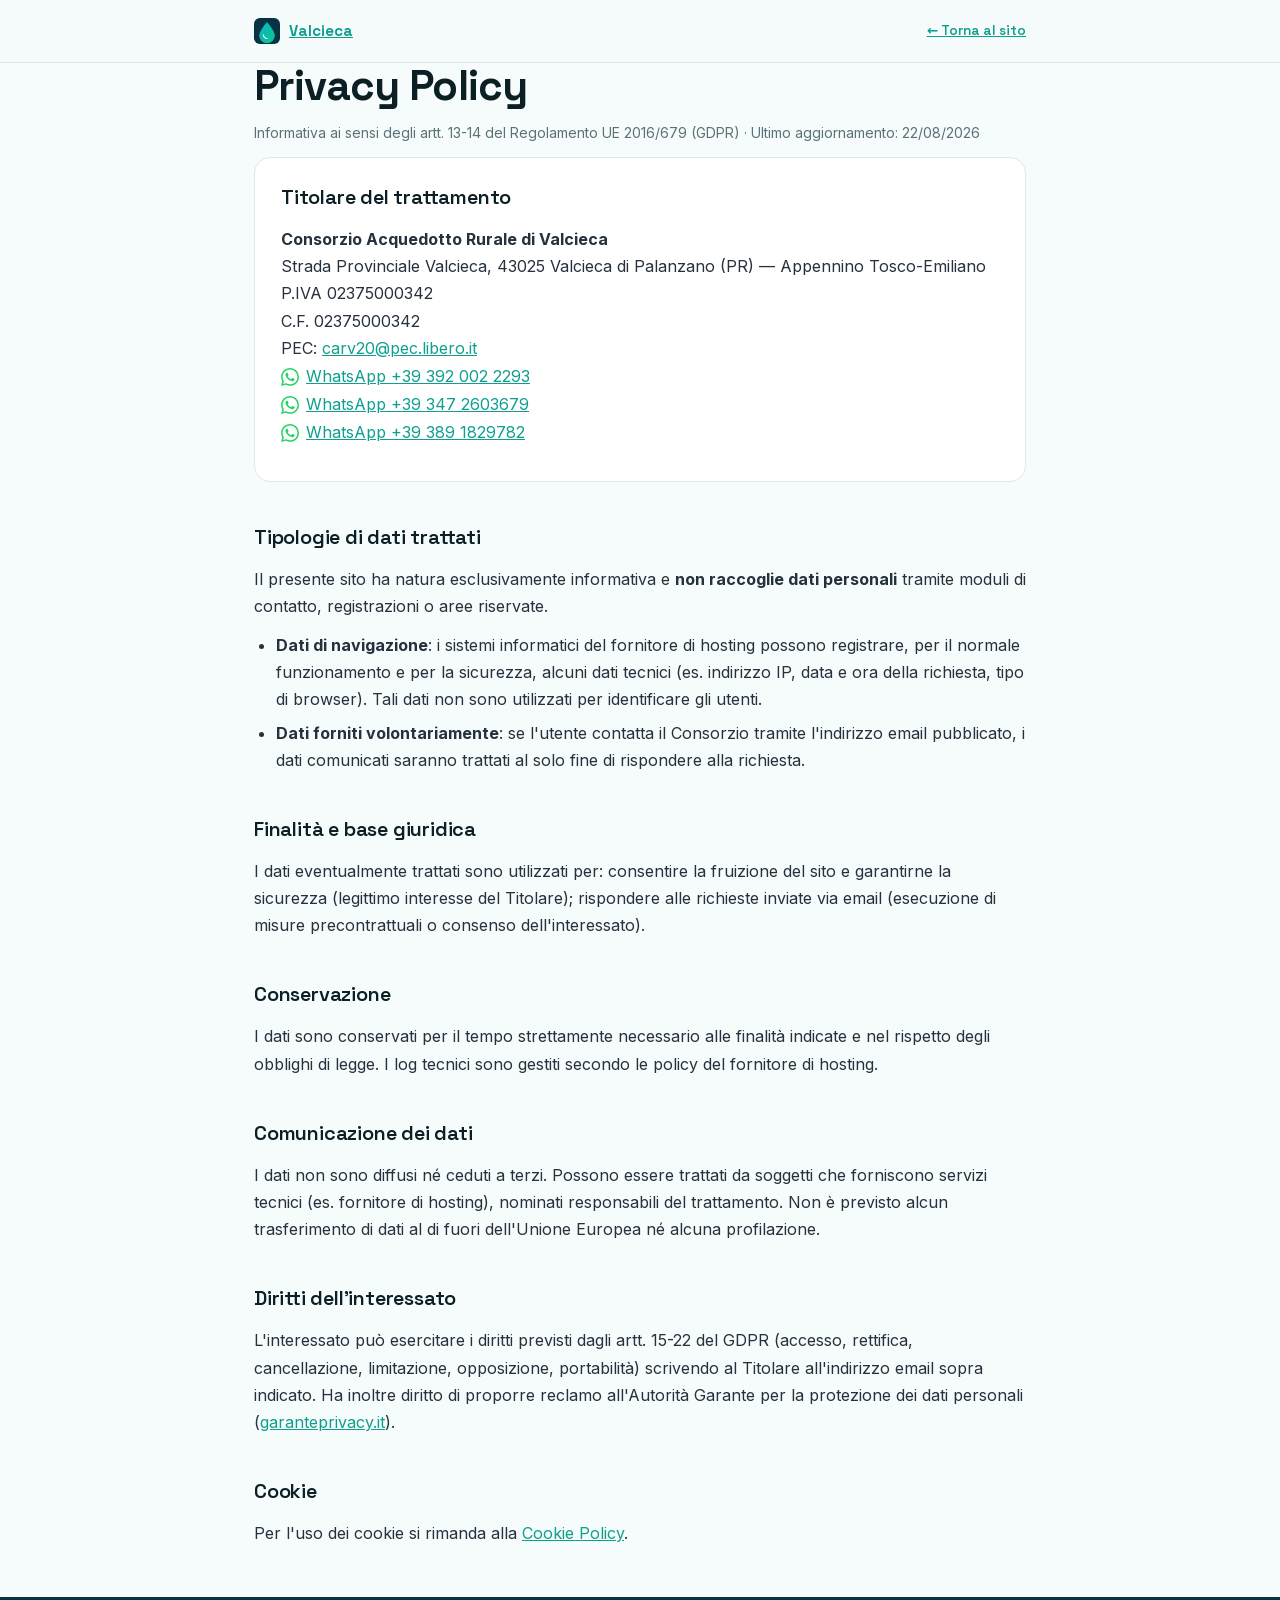
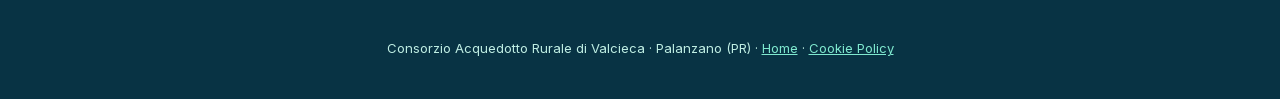
==== commit 136d4825: "Aggiungi 2 numeri WhatsApp e prefisso +39 a tutti Co-Authored-By: Claude Opus 4.8 (1M context) <nore" ====
--- a/privacy.html
+++ b/privacy.html
@@ -48,7 +48,9 @@
   P.IVA 02375000342<br>
   C.F. 02375000342<br>
   PEC: <a href="mailto:carv20@pec.libero.it">carv20@pec.libero.it</a><br>
-  <a href="https://wa.me/393920022293" style="display:inline-flex;align-items:center;gap:7px;vertical-align:middle"><svg viewBox="0 0 24 24" width="18" height="18" fill="#25D366" aria-hidden="true" style="flex:none"><path d="M17.472 14.382c-.297-.149-1.758-.867-2.03-.967-.273-.099-.471-.148-.67.15-.197.297-.767.966-.94 1.164-.173.199-.347.223-.644.075-.297-.15-1.255-.463-2.39-1.475-.883-.788-1.48-1.761-1.653-2.059-.173-.297-.018-.458.13-.606.134-.133.298-.347.446-.52.149-.174.198-.298.298-.497.099-.198.05-.371-.025-.52-.075-.149-.669-1.612-.916-2.207-.242-.579-.487-.5-.669-.51-.173-.008-.371-.01-.57-.01-.198 0-.52.074-.792.372-.272.297-1.04 1.016-1.04 2.479 0 1.462 1.065 2.875 1.213 3.074.149.198 2.096 3.2 5.077 4.487.71.306 1.263.489 1.694.625.712.227 1.36.195 1.872.118.571-.085 1.758-.719 2.006-1.413.248-.694.248-1.289.173-1.413-.074-.124-.272-.198-.57-.347m-5.421 7.403h-.004a9.87 9.87 0 01-5.031-1.378l-.361-.214-3.741.982.998-3.648-.235-.374a9.86 9.86 0 01-1.51-5.26c.001-5.45 4.436-9.884 9.888-9.884 2.64 0 5.122 1.03 6.988 2.898a9.825 9.825 0 012.893 6.994c-.003 5.45-4.437 9.885-9.885 9.885M20.52 3.449C18.24 1.245 15.24 0 12.045 0 5.463 0 .104 5.334.101 11.892c0 2.096.549 4.14 1.595 5.945L0 24l6.335-1.652a12.062 12.062 0 005.71 1.447h.006c6.585 0 11.946-5.335 11.949-11.892a11.821 11.821 0 00-3.481-8.454"/></svg>WhatsApp 392 002 2293</a></p>
+  <a href="https://wa.me/393920022293" style="display:inline-flex;align-items:center;gap:7px;vertical-align:middle"><svg viewBox="0 0 24 24" width="18" height="18" fill="#25D366" aria-hidden="true" style="flex:none"><path d="M17.472 14.382c-.297-.149-1.758-.867-2.03-.967-.273-.099-.471-.148-.67.15-.197.297-.767.966-.94 1.164-.173.199-.347.223-.644.075-.297-.15-1.255-.463-2.39-1.475-.883-.788-1.48-1.761-1.653-2.059-.173-.297-.018-.458.13-.606.134-.133.298-.347.446-.52.149-.174.198-.298.298-.497.099-.198.05-.371-.025-.52-.075-.149-.669-1.612-.916-2.207-.242-.579-.487-.5-.669-.51-.173-.008-.371-.01-.57-.01-.198 0-.52.074-.792.372-.272.297-1.04 1.016-1.04 2.479 0 1.462 1.065 2.875 1.213 3.074.149.198 2.096 3.2 5.077 4.487.71.306 1.263.489 1.694.625.712.227 1.36.195 1.872.118.571-.085 1.758-.719 2.006-1.413.248-.694.248-1.289.173-1.413-.074-.124-.272-.198-.57-.347m-5.421 7.403h-.004a9.87 9.87 0 01-5.031-1.378l-.361-.214-3.741.982.998-3.648-.235-.374a9.86 9.86 0 01-1.51-5.26c.001-5.45 4.436-9.884 9.888-9.884 2.64 0 5.122 1.03 6.988 2.898a9.825 9.825 0 012.893 6.994c-.003 5.45-4.437 9.885-9.885 9.885M20.52 3.449C18.24 1.245 15.24 0 12.045 0 5.463 0 .104 5.334.101 11.892c0 2.096.549 4.14 1.595 5.945L0 24l6.335-1.652a12.062 12.062 0 005.71 1.447h.006c6.585 0 11.946-5.335 11.949-11.892a11.821 11.821 0 00-3.481-8.454"/></svg>WhatsApp +39 392 002 2293</a><br>
+<a href="https://wa.me/393472603679" style="display:inline-flex;align-items:center;gap:7px;vertical-align:middle"><svg viewBox="0 0 24 24" width="18" height="18" fill="#25D366" aria-hidden="true" style="flex:none"><path d="M17.472 14.382c-.297-.149-1.758-.867-2.03-.967-.273-.099-.471-.148-.67.15-.197.297-.767.966-.94 1.164-.173.199-.347.223-.644.075-.297-.15-1.255-.463-2.39-1.475-.883-.788-1.48-1.761-1.653-2.059-.173-.297-.018-.458.13-.606.134-.133.298-.347.446-.52.149-.174.198-.298.298-.497.099-.198.05-.371-.025-.52-.075-.149-.669-1.612-.916-2.207-.242-.579-.487-.5-.669-.51-.173-.008-.371-.01-.57-.01-.198 0-.52.074-.792.372-.272.297-1.04 1.016-1.04 2.479 0 1.462 1.065 2.875 1.213 3.074.149.198 2.096 3.2 5.077 4.487.71.306 1.263.489 1.694.625.712.227 1.36.195 1.872.118.571-.085 1.758-.719 2.006-1.413.248-.694.248-1.289.173-1.413-.074-.124-.272-.198-.57-.347m-5.421 7.403h-.004a9.87 9.87 0 01-5.031-1.378l-.361-.214-3.741.982.998-3.648-.235-.374a9.86 9.86 0 01-1.51-5.26c.001-5.45 4.436-9.884 9.888-9.884 2.64 0 5.122 1.03 6.988 2.898a9.825 9.825 0 012.893 6.994c-.003 5.45-4.437 9.885-9.885 9.885M20.52 3.449C18.24 1.245 15.24 0 12.045 0 5.463 0 .104 5.334.101 11.892c0 2.096.549 4.14 1.595 5.945L0 24l6.335-1.652a12.062 12.062 0 005.71 1.447h.006c6.585 0 11.946-5.335 11.949-11.892a11.821 11.821 0 00-3.481-8.454"/></svg>WhatsApp +39 347 2603679</a><br>
+<a href="https://wa.me/393891829782" style="display:inline-flex;align-items:center;gap:7px;vertical-align:middle"><svg viewBox="0 0 24 24" width="18" height="18" fill="#25D366" aria-hidden="true" style="flex:none"><path d="M17.472 14.382c-.297-.149-1.758-.867-2.03-.967-.273-.099-.471-.148-.67.15-.197.297-.767.966-.94 1.164-.173.199-.347.223-.644.075-.297-.15-1.255-.463-2.39-1.475-.883-.788-1.48-1.761-1.653-2.059-.173-.297-.018-.458.13-.606.134-.133.298-.347.446-.52.149-.174.198-.298.298-.497.099-.198.05-.371-.025-.52-.075-.149-.669-1.612-.916-2.207-.242-.579-.487-.5-.669-.51-.173-.008-.371-.01-.57-.01-.198 0-.52.074-.792.372-.272.297-1.04 1.016-1.04 2.479 0 1.462 1.065 2.875 1.213 3.074.149.198 2.096 3.2 5.077 4.487.71.306 1.263.489 1.694.625.712.227 1.36.195 1.872.118.571-.085 1.758-.719 2.006-1.413.248-.694.248-1.289.173-1.413-.074-.124-.272-.198-.57-.347m-5.421 7.403h-.004a9.87 9.87 0 01-5.031-1.378l-.361-.214-3.741.982.998-3.648-.235-.374a9.86 9.86 0 01-1.51-5.26c.001-5.45 4.436-9.884 9.888-9.884 2.64 0 5.122 1.03 6.988 2.898a9.825 9.825 0 012.893 6.994c-.003 5.45-4.437 9.885-9.885 9.885M20.52 3.449C18.24 1.245 15.24 0 12.045 0 5.463 0 .104 5.334.101 11.892c0 2.096.549 4.14 1.595 5.945L0 24l6.335-1.652a12.062 12.062 0 005.71 1.447h.006c6.585 0 11.946-5.335 11.949-11.892a11.821 11.821 0 00-3.481-8.454"/></svg>WhatsApp +39 389 1829782</a></p>
  </div>
 
  <h2>Tipologie di dati trattati</h2>
